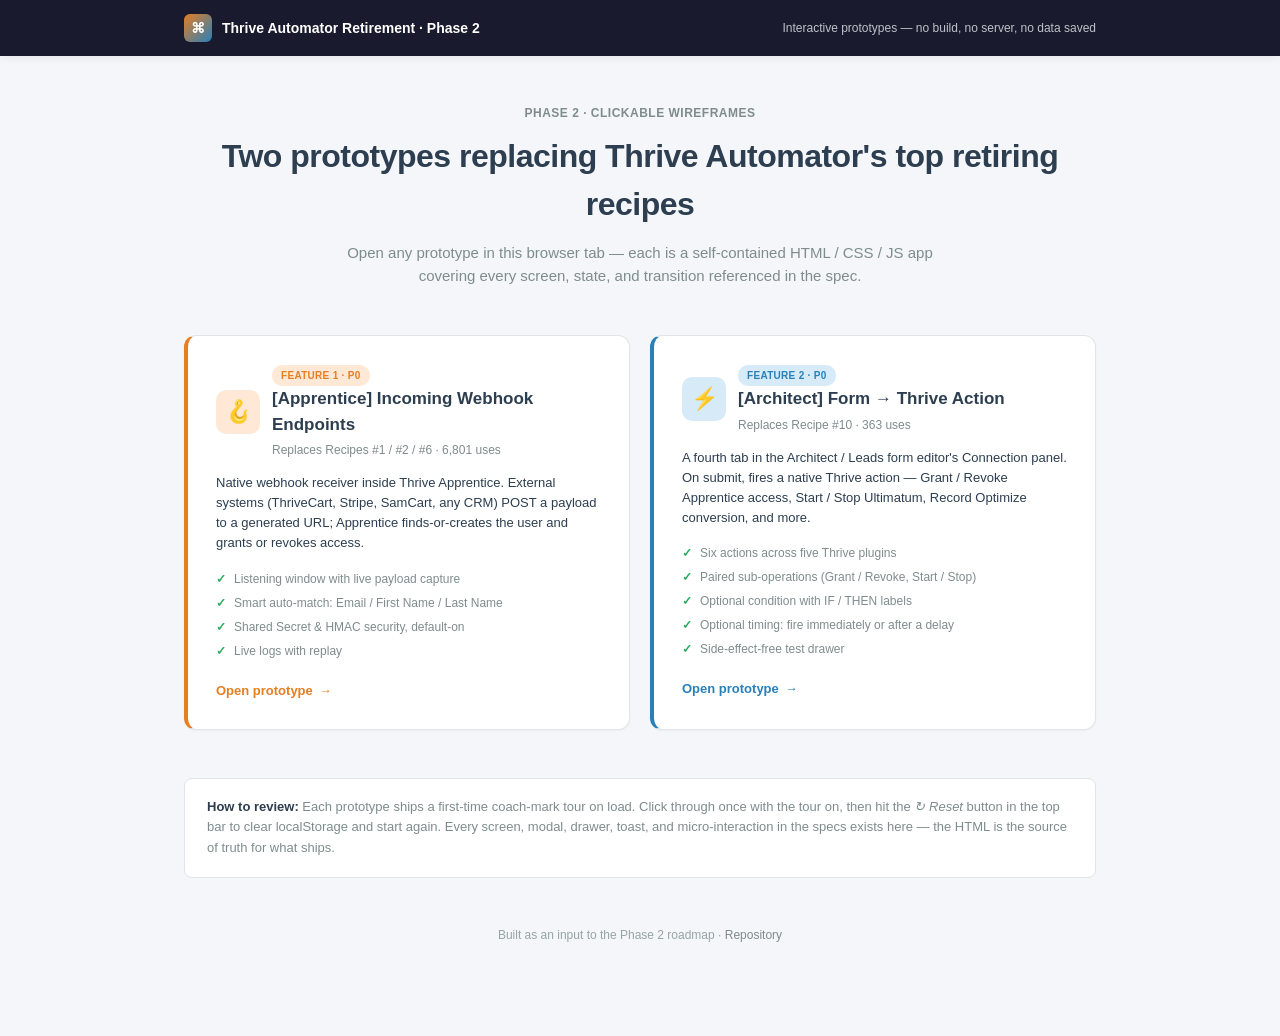
==== index.html @ bace9a83 "Initial commit: Thrive Automator Phase 2 interactive wireframes Two clickable prototypes replacing t" ====
<!DOCTYPE html>
<html lang="en">
<head>
  <meta charset="UTF-8">
  <meta name="viewport" content="width=device-width, initial-scale=1.0">
  <title>Thrive Automator Retirement — Phase 2 Prototypes</title>
  <style>
    :root {
      --bg-page: #f4f6f9;
      --bg-card: #ffffff;
      --bg-code: #1a1a2e;
      --border: #e1e4e8;
      --text: #2c3e50;
      --text-muted: #7f8c8d;
      --text-light: #95a5a6;
      --apprentice: #e67e22;
      --apprentice-light: #ffe8d6;
      --architect: #2980b9;
      --architect-light: #d6eaf8;
      --success: #27ae60;
      --radius: 8px;
      --radius-lg: 12px;
      --shadow-sm: 0 1px 2px rgba(0,0,0,.04);
      --shadow: 0 2px 8px rgba(0,0,0,.06);
      --shadow-lg: 0 8px 24px rgba(0,0,0,.08);
    }

    * { box-sizing: border-box; }

    html, body {
      margin: 0;
      padding: 0;
      font-family: -apple-system, BlinkMacSystemFont, "Segoe UI", Roboto, "Helvetica Neue", Arial, sans-serif;
      font-size: 14px;
      line-height: 1.5;
      color: var(--text);
      background: var(--bg-page);
      -webkit-font-smoothing: antialiased;
      min-height: 100vh;
    }

    /* Top bar */
    .bar {
      background: var(--bg-code);
      color: #fff;
      padding: 14px 0;
      box-shadow: var(--shadow);
    }
    .bar__inner {
      max-width: 960px;
      margin: 0 auto;
      padding: 0 24px;
      display: flex;
      align-items: center;
      justify-content: space-between;
      gap: 16px;
    }
    .bar__brand {
      display: flex;
      align-items: center;
      gap: 10px;
      font-weight: 600;
      font-size: 14px;
    }
    .bar__logo {
      width: 28px;
      height: 28px;
      background: linear-gradient(135deg, var(--apprentice) 0%, var(--architect) 100%);
      border-radius: 6px;
      display: inline-flex;
      align-items: center;
      justify-content: center;
      font-weight: 700;
    }
    .bar__hint {
      font-size: 12px;
      color: #bdc3c7;
    }

    /* Main */
    .app {
      max-width: 960px;
      margin: 0 auto;
      padding: 48px 24px 80px;
    }

    .hero {
      text-align: center;
      margin-bottom: 48px;
    }
    .hero__eyebrow {
      font-size: 12px;
      font-weight: 600;
      text-transform: uppercase;
      letter-spacing: .5px;
      color: var(--text-muted);
      margin-bottom: 10px;
    }
    .hero__title {
      font-size: 32px;
      font-weight: 700;
      margin: 0 0 14px;
      letter-spacing: -.5px;
    }
    .hero__sub {
      max-width: 600px;
      margin: 0 auto;
      color: var(--text-muted);
      font-size: 15px;
    }

    /* Prototype cards */
    .protos {
      display: grid;
      grid-template-columns: 1fr 1fr;
      gap: 20px;
      margin-bottom: 48px;
    }
    @media (max-width: 720px) {
      .protos { grid-template-columns: 1fr; }
      .hero__title { font-size: 26px; }
      .app { padding: 32px 16px 60px; }
    }

    .proto {
      display: block;
      text-decoration: none;
      color: inherit;
      background: var(--bg-card);
      border: 1px solid var(--border);
      border-radius: var(--radius-lg);
      padding: 28px;
      transition: all .18s ease;
      border-left-width: 4px;
      box-shadow: var(--shadow-sm);
      position: relative;
    }
    .proto:hover {
      transform: translateY(-2px);
      box-shadow: var(--shadow-lg);
    }
    .proto--apprentice { border-left-color: var(--apprentice); }
    .proto--architect { border-left-color: var(--architect); }

    .proto__head {
      display: flex;
      align-items: center;
      gap: 12px;
      margin-bottom: 14px;
    }
    .proto__icon {
      width: 44px;
      height: 44px;
      border-radius: 10px;
      display: flex;
      align-items: center;
      justify-content: center;
      font-size: 22px;
      flex-shrink: 0;
    }
    .proto--apprentice .proto__icon {
      background: var(--apprentice-light);
      color: var(--apprentice);
    }
    .proto--architect .proto__icon {
      background: var(--architect-light);
      color: var(--architect);
    }
    .proto__pill {
      display: inline-block;
      padding: 3px 9px;
      border-radius: 10px;
      font-size: 10px;
      font-weight: 600;
      letter-spacing: .3px;
      text-transform: uppercase;
      background: var(--apprentice-light);
      color: var(--apprentice);
    }
    .proto--architect .proto__pill {
      background: var(--architect-light);
      color: var(--architect);
    }
    .proto__title {
      font-size: 17px;
      font-weight: 600;
      margin: 0 0 4px;
    }
    .proto__tag {
      font-size: 12px;
      color: var(--text-muted);
    }
    .proto__desc {
      margin: 12px 0 16px;
      font-size: 13px;
      line-height: 1.55;
      color: var(--text);
    }
    .proto__bullets {
      list-style: none;
      margin: 0 0 20px;
      padding: 0;
      display: flex;
      flex-direction: column;
      gap: 6px;
    }
    .proto__bullets li {
      font-size: 12px;
      color: var(--text-muted);
      display: flex;
      align-items: flex-start;
      gap: 8px;
    }
    .proto__bullets li::before {
      content: "✓";
      color: var(--success);
      font-weight: 700;
      flex-shrink: 0;
    }
    .proto__cta {
      display: inline-flex;
      align-items: center;
      gap: 6px;
      font-size: 13px;
      font-weight: 600;
      color: var(--apprentice);
    }
    .proto--architect .proto__cta {
      color: var(--architect);
    }
    .proto__cta-arrow {
      transition: transform .18s ease;
    }
    .proto:hover .proto__cta-arrow {
      transform: translateX(3px);
    }

    /* Info note */
    .note {
      background: var(--bg-card);
      border: 1px solid var(--border);
      border-radius: var(--radius);
      padding: 18px 22px;
      font-size: 13px;
      color: var(--text-muted);
      line-height: 1.6;
    }
    .note strong { color: var(--text); }

    /* Footer */
    .foot {
      margin-top: 48px;
      text-align: center;
      font-size: 12px;
      color: var(--text-light);
    }
    .foot a {
      color: var(--text-muted);
      text-decoration: none;
    }
    .foot a:hover { color: var(--text); text-decoration: underline; }
  </style>
</head>
<body>

  <header class="bar">
    <div class="bar__inner">
      <div class="bar__brand">
        <span class="bar__logo">⌘</span>
        <span>Thrive Automator Retirement · Phase 2</span>
      </div>
      <span class="bar__hint">Interactive prototypes — no build, no server, no data saved</span>
    </div>
  </header>

  <main class="app">

    <section class="hero">
      <div class="hero__eyebrow">Phase 2 · Clickable Wireframes</div>
      <h1 class="hero__title">Two prototypes replacing Thrive Automator's top retiring recipes</h1>
      <p class="hero__sub">
        Open any prototype in this browser tab — each is a self-contained HTML / CSS / JS app covering every screen, state, and transition referenced in the spec.
      </p>
    </section>

    <section class="protos">

      <a class="proto proto--apprentice" href="incoming-webhooks.html">
        <div class="proto__head">
          <div class="proto__icon">🪝</div>
          <div>
            <span class="proto__pill">Feature 1 · P0</span>
            <h2 class="proto__title">[Apprentice] Incoming Webhook Endpoints</h2>
            <div class="proto__tag">Replaces Recipes #1 / #2 / #6 · 6,801 uses</div>
          </div>
        </div>
        <p class="proto__desc">
          Native webhook receiver inside Thrive Apprentice. External systems (ThriveCart, Stripe, SamCart, any CRM) POST a payload to a generated URL; Apprentice finds-or-creates the user and grants or revokes access.
        </p>
        <ul class="proto__bullets">
          <li>Listening window with live payload capture</li>
          <li>Smart auto-match: Email / First Name / Last Name</li>
          <li>Shared Secret &amp; HMAC security, default-on</li>
          <li>Live logs with replay</li>
        </ul>
        <span class="proto__cta">Open prototype <span class="proto__cta-arrow">→</span></span>
      </a>

      <a class="proto proto--architect" href="form-thrive-action.html">
        <div class="proto__head">
          <div class="proto__icon">⚡</div>
          <div>
            <span class="proto__pill">Feature 2 · P0</span>
            <h2 class="proto__title">[Architect] Form → Thrive Action</h2>
            <div class="proto__tag">Replaces Recipe #10 · 363 uses</div>
          </div>
        </div>
        <p class="proto__desc">
          A fourth tab in the Architect / Leads form editor's Connection panel. On submit, fires a native Thrive action — Grant / Revoke Apprentice access, Start / Stop Ultimatum, Record Optimize conversion, and more.
        </p>
        <ul class="proto__bullets">
          <li>Six actions across five Thrive plugins</li>
          <li>Paired sub-operations (Grant / Revoke, Start / Stop)</li>
          <li>Optional condition with IF / THEN labels</li>
          <li>Optional timing: fire immediately or after a delay</li>
          <li>Side-effect-free test drawer</li>
        </ul>
        <span class="proto__cta">Open prototype <span class="proto__cta-arrow">→</span></span>
      </a>

    </section>

    <div class="note">
      <strong>How to review:</strong> Each prototype ships a first-time coach-mark tour on load. Click through once with the tour on, then hit the <em>↻ Reset</em> button in the top bar to clear localStorage and start again. Every screen, modal, drawer, toast, and micro-interaction in the specs exists here — the HTML is the source of truth for what ships.
    </div>

    <footer class="foot">
      <p>
        Built as an input to the Phase 2 roadmap ·
        <a href="https://github.com/saifhassan-am/AutomatorWireframes">Repository</a>
      </p>
    </footer>

  </main>

</body>
</html>
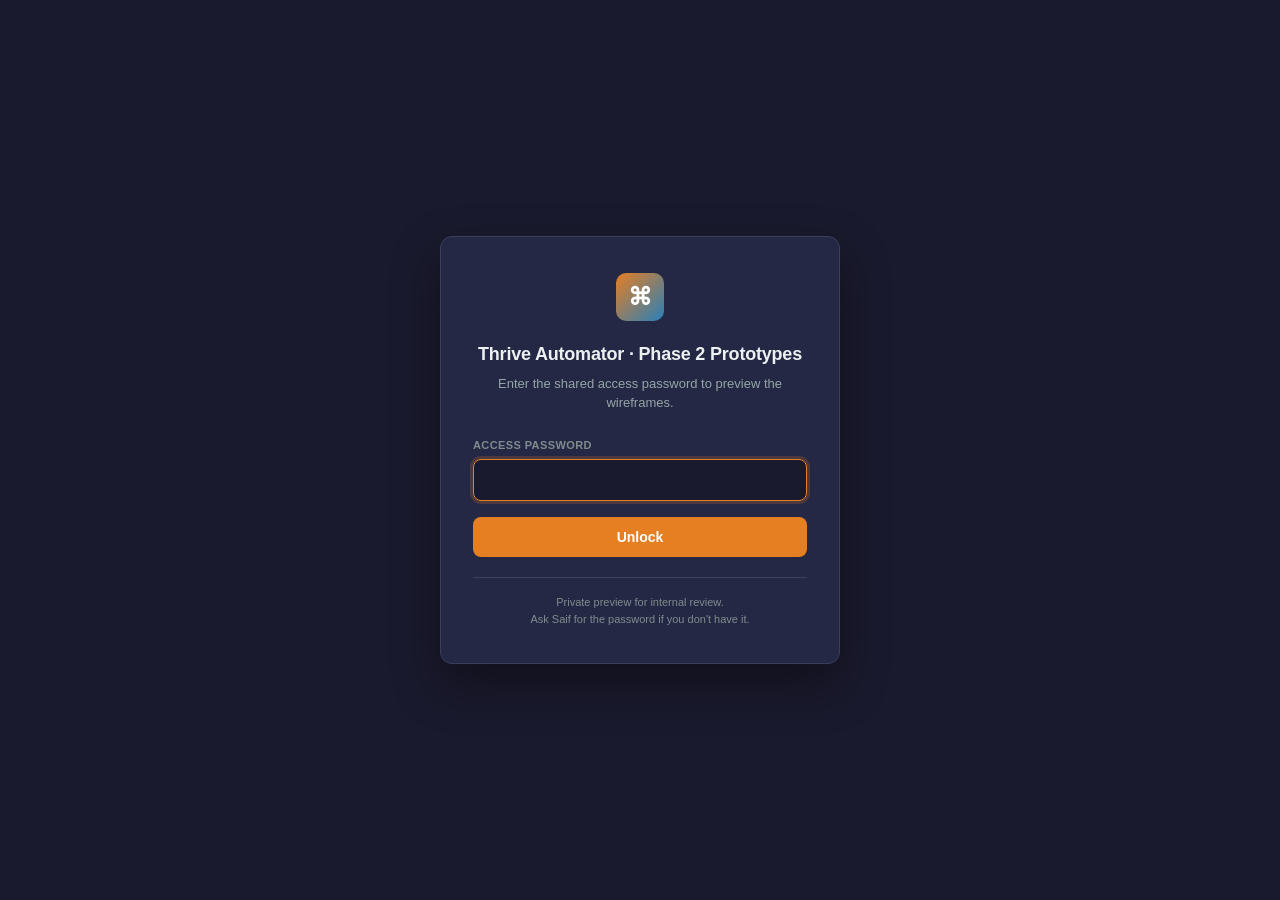
==== commit 27b35031: "Add client-side password gate to all three prototype pages auth.js shows a login overlay before any " ====
--- a/index.html
+++ b/index.html
@@ -4,6 +4,7 @@
   <meta charset="UTF-8">
   <meta name="viewport" content="width=device-width, initial-scale=1.0">
   <title>Thrive Automator Retirement — Phase 2 Prototypes</title>
+  <script src="auth.js"></script>
   <style>
     :root {
       --bg-page: #f4f6f9;
